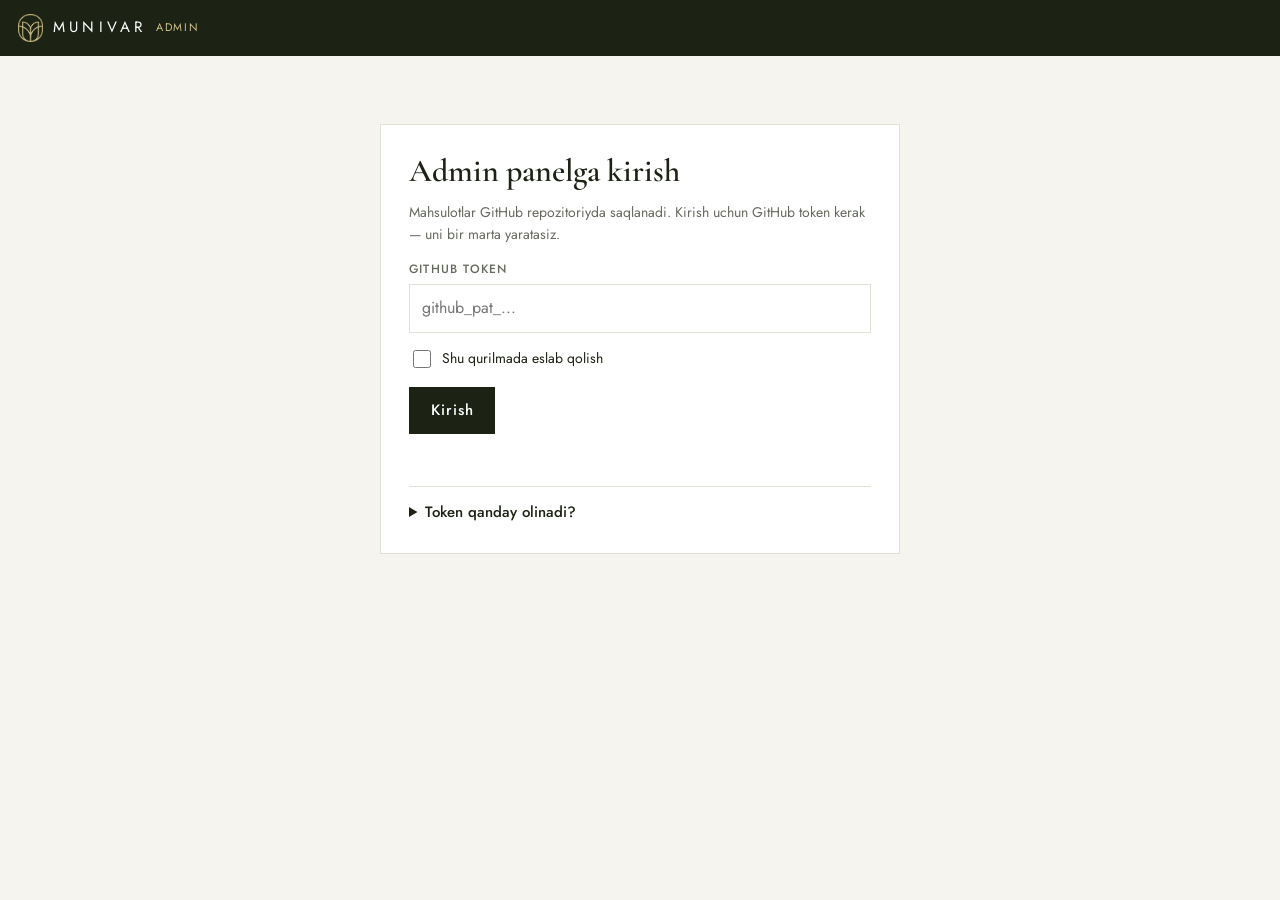
==== admin/index.html @ ac83c4b6 "Add shop with Telegram ordering, GitHub-backed admin panel and SEO - Product catalogue from data/pro" ====
<!doctype html>
<html lang="uz">
<head>
<meta charset="utf-8">
<meta name="viewport" content="width=device-width, initial-scale=1">
<meta name="robots" content="noindex, nofollow">
<title>MUNIVAR — Admin panel</title>
<link rel="icon" href="../media/brand/logo-square.jpg">
<link rel="preconnect" href="https://fonts.googleapis.com">
<link rel="preconnect" href="https://fonts.gstatic.com" crossorigin>
<link href="https://fonts.googleapis.com/css2?family=Cormorant+Garamond:wght@500;600&family=Jost:wght@400;500&display=swap" rel="stylesheet">
<link rel="stylesheet" href="admin.css">
</head>
<body>

<header class="top">
  <a class="top__brand" href="../" target="_blank" rel="noopener"><span class="mark"></span>MUNIVAR <small>admin</small></a>
  <div class="top__right" id="topRight" hidden>
    <a class="link" href="../#shop" target="_blank" rel="noopener">Saytni ochish ↗</a>
    <button class="link" type="button" id="logout">Chiqish</button>
  </div>
</header>

<main class="wrap">

  <!-- KIRISH -->
  <section class="card login" id="login" hidden>
    <h1>Admin panelga kirish</h1>
    <p class="muted">Mahsulotlar GitHub repozitoriyda saqlanadi. Kirish uchun GitHub token kerak — uni bir marta yaratasiz.</p>
    <form id="loginForm">
      <label class="f"><span>GitHub token</span>
        <input type="password" id="token" autocomplete="off" placeholder="github_pat_..." required>
      </label>
      <label class="check"><input type="checkbox" id="remember"> Shu qurilmada eslab qolish</label>
      <button class="btn" type="submit">Kirish</button>
      <p class="msg" id="loginMsg"></p>
    </form>
    <details class="help">
      <summary>Token qanday olinadi?</summary>
      <ol>
        <li><a href="https://github.com/settings/personal-access-tokens/new" target="_blank" rel="noopener">github.com → Fine-grained token yaratish</a> sahifasini oching (Shohjahon99 akkauntidan).</li>
        <li><b>Token name:</b> MUNIVAR admin. <b>Expiration:</b> 1 yil (yoki xohlagancha).</li>
        <li><b>Repository access:</b> "Only select repositories" → <b>munivar</b>.</li>
        <li><b>Permissions → Repository permissions → Contents:</b> <b>Read and write</b>.</li>
        <li>"Generate token" ni bosing, chiqqan kodni nusxalab shu yerga qo'ying.</li>
      </ol>
      <p class="muted">Token faqat shu repozitoriyga kirish huquqiga ega. Uni hech kimga bermang.</p>
    </details>
  </section>

  <!-- RO'YXAT -->
  <section id="listView" hidden>
    <div class="bar">
      <div>
        <h1>Mahsulotlar</h1>
        <p class="muted" id="listInfo"></p>
      </div>
      <div class="bar__actions">
        <button class="btn btn--ghost" type="button" id="delSamples" hidden>Namunalarni o'chirish</button>
        <button class="btn" type="button" id="addBtn">+ Yangi mahsulot</button>
      </div>
    </div>
    <p class="note" id="note" hidden></p>
    <div class="plist" id="plist"></div>
  </section>

  <!-- TAHRIRLASH -->
  <section class="card" id="editView" hidden>
    <div class="bar">
      <h1 id="editTitle">Yangi mahsulot</h1>
      <button class="link" type="button" id="backBtn">← Ro'yxatga qaytish</button>
    </div>
    <form id="editForm" novalidate>
      <div class="grid2">
        <div>
          <h2>Rasmlar <small>(2 ta, tik — 3:4 nisbatda yaxshi chiqadi)</small></h2>
          <div class="imgs">
            <label class="slot" data-slot="0"><input type="file" accept="image/*"><span class="slot__ph">+ 1-rasm<br><small>asosiy</small></span><img alt=""><button type="button" class="slot__x" title="O'chirish">×</button></label>
            <label class="slot" data-slot="1"><input type="file" accept="image/*"><span class="slot__ph">+ 2-rasm<br><small>ixtiyoriy</small></span><img alt=""><button type="button" class="slot__x" title="O'chirish">×</button></label>
          </div>
        </div>
        <div>
          <h2>Narx</h2>
          <div class="grid2 grid2--tight">
            <label class="f"><span>Narxi (so'm)</span><input type="number" id="price" min="0" step="1000" placeholder="2500000"></label>
            <label class="f"><span>Chegirma (%)</span><input type="number" id="discount" min="0" max="90" step="1" placeholder="0"></label>
          </div>
          <p class="muted" id="pricePreview"></p>
          <label class="check"><input type="checkbox" id="active" checked> Saytda ko'rsatilsin</label>
        </div>
      </div>

      <h2>Nomi va tasnifi</h2>
      <div class="tabs" role="tablist">
        <button type="button" class="tab is-on" data-lang="uz">O'zbekcha *</button>
        <button type="button" class="tab" data-lang="ru">Русский</button>
        <button type="button" class="tab" data-lang="en">English</button>
      </div>
      <div class="langs">
        <div class="lang-pane" data-lang="uz">
          <label class="f"><span>Nomi *</span><input id="name_uz" maxlength="80" placeholder="Masalan: Havorang kapa libos"></label>
          <label class="f"><span>Tasnifi</span><textarea id="desc_uz" rows="3" maxlength="600" placeholder="Mato, bezak, bichim haqida qisqacha"></textarea></label>
        </div>
        <div class="lang-pane" data-lang="ru" hidden>
          <label class="f"><span>Название</span><input id="name_ru" maxlength="80"></label>
          <label class="f"><span>Описание</span><textarea id="desc_ru" rows="3" maxlength="600"></textarea></label>
        </div>
        <div class="lang-pane" data-lang="en" hidden>
          <label class="f"><span>Name</span><input id="name_en" maxlength="80"></label>
          <label class="f"><span>Description</span><textarea id="desc_en" rows="3" maxlength="600"></textarea></label>
        </div>
        <p class="muted">Rus va ingliz tili bo'sh qolsa, saytda o'zbekcha matn ko'rsatiladi.</p>
      </div>

      <div class="grid2">
        <div>
          <h2>Ranglar</h2>
          <div id="colors"></div>
          <div class="presets" id="colorPresets"></div>
        </div>
        <div>
          <h2>O'lchamlar</h2>
          <label class="f"><span>Vergul bilan yozing</span><input id="sizes" placeholder="S, M, L, XL"></label>
          <div class="presets">
            <button type="button" class="chip" data-sizes="S, M, L, XL">S–XL</button>
            <button type="button" class="chip" data-sizes="S, M, L, XL, XXL">S–XXL</button>
            <button type="button" class="chip" data-sizes="42, 44, 46, 48, 50, 52, 54">42–54</button>
            <button type="button" class="chip" data-sizes="">O'lchamsiz</button>
          </div>
        </div>
      </div>

      <div class="save">
        <button class="btn btn--danger" type="button" id="delBtn" hidden>Mahsulotni o'chirish</button>
        <button class="btn" type="submit" id="saveBtn">Saqlash</button>
      </div>
      <p class="msg" id="editMsg"></p>
    </form>
  </section>

  <p class="loading" id="loading" hidden>Yuklanmoqda…</p>
</main>

<div class="toast" id="toast" hidden></div>
<script src="admin.js"></script>
</body>
</html>
---- admin/admin.css ----
:root{--ink:#1c2214;--ink-2:#2f3920;--paper:#fff;--bg:#f6f4ee;--line:#e4e0d4;--soft:#666a5e;--gold:#a89553;--gold-soft:#d2c287;--red:#b3261e;--green:#1c6b3f;
  --serif:"Cormorant Garamond",Georgia,serif;--sans:Jost,"Helvetica Neue",Arial,sans-serif}
*,::before,::after{box-sizing:border-box}
body{margin:0;background:var(--bg);color:var(--ink);font:400 15px/1.55 var(--sans);-webkit-font-smoothing:antialiased}
a{color:inherit}
button{font:inherit;color:inherit;cursor:pointer;background:none;border:0}
[hidden]{display:none!important}
h1{margin:0;font:600 32px/1.1 var(--serif)}
h2{margin:26px 0 12px;font:600 22px/1.2 var(--serif)}
h2 small{font:400 13px var(--sans);color:var(--soft)}
.muted{color:var(--soft);font-size:14px}
.wrap{max-width:1080px;margin:0 auto;padding:28px 18px 80px}

.top{position:sticky;top:0;z-index:10;display:flex;justify-content:space-between;align-items:center;padding:14px 18px;background:var(--ink);color:#fff}
.top__brand{display:flex;align-items:center;gap:10px;text-decoration:none;letter-spacing:.28em;font-size:15px}
.top__brand small{letter-spacing:.14em;font-size:11px;color:var(--gold-soft);text-transform:uppercase}
.mark{display:inline-block;height:28px;aspect-ratio:506/568;background:var(--gold-soft);-webkit-mask:url(../media/brand/mark.png) center/contain no-repeat;mask:url(../media/brand/mark.png) center/contain no-repeat}
.top__right{display:flex;gap:18px;align-items:center}
.link{text-decoration:underline;text-underline-offset:3px;font-size:14px;opacity:.85}
.link:hover{opacity:1}

.card{background:var(--paper);border:1px solid var(--line);padding:28px}
@media (max-width:600px){.card{padding:20px 16px}}
.login{max-width:520px;margin:40px auto}
.login h1{margin-bottom:8px}

.f{display:block;margin:0 0 14px}
.f span{display:block;margin-bottom:6px;font-size:12px;font-weight:500;letter-spacing:.1em;text-transform:uppercase;color:var(--soft)}
.f input,.f textarea{width:100%;font:inherit;font-size:16px;padding:11px 12px;border:1px solid var(--line);background:#fff;border-radius:0;color:var(--ink)}
.f input:focus,.f textarea:focus{outline:none;border-color:var(--gold)}
.f textarea{resize:vertical}
.check{display:flex;align-items:center;gap:8px;margin:6px 0 16px;font-size:14px;cursor:pointer}
.check input{width:18px;height:18px;accent-color:var(--ink)}

.btn{display:inline-flex;align-items:center;justify-content:center;gap:8px;padding:12px 22px;background:var(--ink);color:#fff;font-weight:500;letter-spacing:.06em;transition:background .2s,opacity .2s}
.btn:hover{background:var(--ink-2)}
.btn[disabled]{opacity:.5;pointer-events:none}
.btn--ghost{background:transparent;color:var(--ink);border:1px solid var(--line)}
.btn--ghost:hover{background:#fff;border-color:var(--gold)}
.btn--danger{background:transparent;color:var(--red);border:1px solid #e9c8c4}
.btn--danger:hover{background:#fdf2f2}
.msg{min-height:1.3em;margin:12px 0 0;font-size:14px}
.msg.err{color:var(--red)}.msg.ok{color:var(--green)}
.help{margin-top:22px;border-top:1px solid var(--line);padding-top:14px}
.help summary{cursor:pointer;font-weight:500}
.help ol{padding-left:20px}
.help li{margin:6px 0}

.bar{display:flex;flex-wrap:wrap;justify-content:space-between;align-items:flex-end;gap:14px;margin-bottom:20px}
.bar__actions{display:flex;gap:10px;flex-wrap:wrap}
.note{padding:12px 14px;border-left:3px solid var(--gold);background:#fff;font-size:14px}

.plist{display:grid;gap:10px}
.prow{display:grid;grid-template-columns:64px 1fr auto;gap:14px;align-items:center;padding:10px;background:var(--paper);border:1px solid var(--line)}
.prow.is-off{opacity:.55}
.prow img{width:64px;height:84px;object-fit:cover;background:var(--bg)}
.prow__name{font:600 20px/1.2 var(--serif)}
.prow__meta{font-size:13px;color:var(--soft);margin-top:4px}
.prow__meta s{opacity:.7}
.tag{display:inline-block;margin-left:6px;padding:2px 8px;border-radius:99px;font:500 11px var(--sans);letter-spacing:.06em;vertical-align:3px}
.tag--sample{border:1px dashed var(--gold);color:var(--gold)}
.tag--off{background:var(--line);color:var(--soft)}
.prow__acts{display:flex;gap:4px;align-items:center}
.ib{width:36px;height:36px;border:1px solid var(--line);background:#fff;font-size:16px}
.ib:hover{border-color:var(--gold)}
.ib[disabled]{opacity:.3}
@media (max-width:600px){.prow{grid-template-columns:56px 1fr}.prow__acts{grid-column:1/-1;justify-content:flex-end}}
.empty{padding:40px;text-align:center;background:#fff;border:1px dashed var(--line);color:var(--soft)}

.grid2{display:grid;gap:0 28px}
@media (min-width:760px){.grid2{grid-template-columns:1fr 1fr}}
.grid2--tight{gap:0 12px;grid-template-columns:1fr 1fr}

.imgs{display:grid;grid-template-columns:1fr 1fr;gap:12px}
.slot{position:relative;display:grid;place-items:center;aspect-ratio:3/4;border:1.5px dashed var(--line);background:var(--bg);cursor:pointer;overflow:hidden;text-align:center;color:var(--soft)}
.slot:hover{border-color:var(--gold)}
.slot input{position:absolute;opacity:0;width:1px;height:1px}
.slot img{position:absolute;inset:0;width:100%;height:100%;object-fit:cover;display:none}
.slot.has img{display:block}
.slot.has .slot__ph{display:none}
.slot__x{position:absolute;right:6px;top:6px;width:30px;height:30px;border-radius:50%;background:rgba(255,255,255,.92);font-size:18px;display:none}
.slot.has .slot__x{display:block}

.tabs{display:flex;gap:4px;border-bottom:1px solid var(--line);margin-bottom:14px}
.tab{padding:10px 14px;font-size:14px;border-bottom:2px solid transparent;margin-bottom:-1px;color:var(--soft)}
.tab.is-on{border-color:var(--ink);color:var(--ink);font-weight:500}

.crow{display:grid;grid-template-columns:46px 1fr 36px;gap:8px;margin-bottom:8px}
.crow input[type=color]{width:46px;height:44px;padding:2px;border:1px solid var(--line);background:#fff}
.crow input[type=text]{font:inherit;font-size:16px;padding:10px 12px;border:1px solid var(--line)}
.presets{display:flex;flex-wrap:wrap;gap:6px;margin-top:6px}
.chip{display:inline-flex;align-items:center;gap:6px;padding:6px 11px;border:1px solid var(--line);background:#fff;font-size:13px;border-radius:99px}
.chip:hover{border-color:var(--gold)}
.chip i{width:12px;height:12px;border-radius:50%;box-shadow:inset 0 0 0 1px rgba(0,0,0,.15)}

.save{display:flex;justify-content:space-between;gap:12px;margin-top:30px;padding-top:20px;border-top:1px solid var(--line)}
.save .btn:last-child{margin-left:auto;min-width:180px}
.loading{text-align:center;color:var(--soft);padding:40px}
.toast{position:fixed;left:50%;bottom:22px;transform:translateX(-50%);z-index:50;max-width:min(92vw,520px);padding:14px 20px;background:var(--ink);color:#fff;font-size:14px;box-shadow:0 12px 30px rgba(0,0,0,.2)}
.toast.err{background:var(--red)}
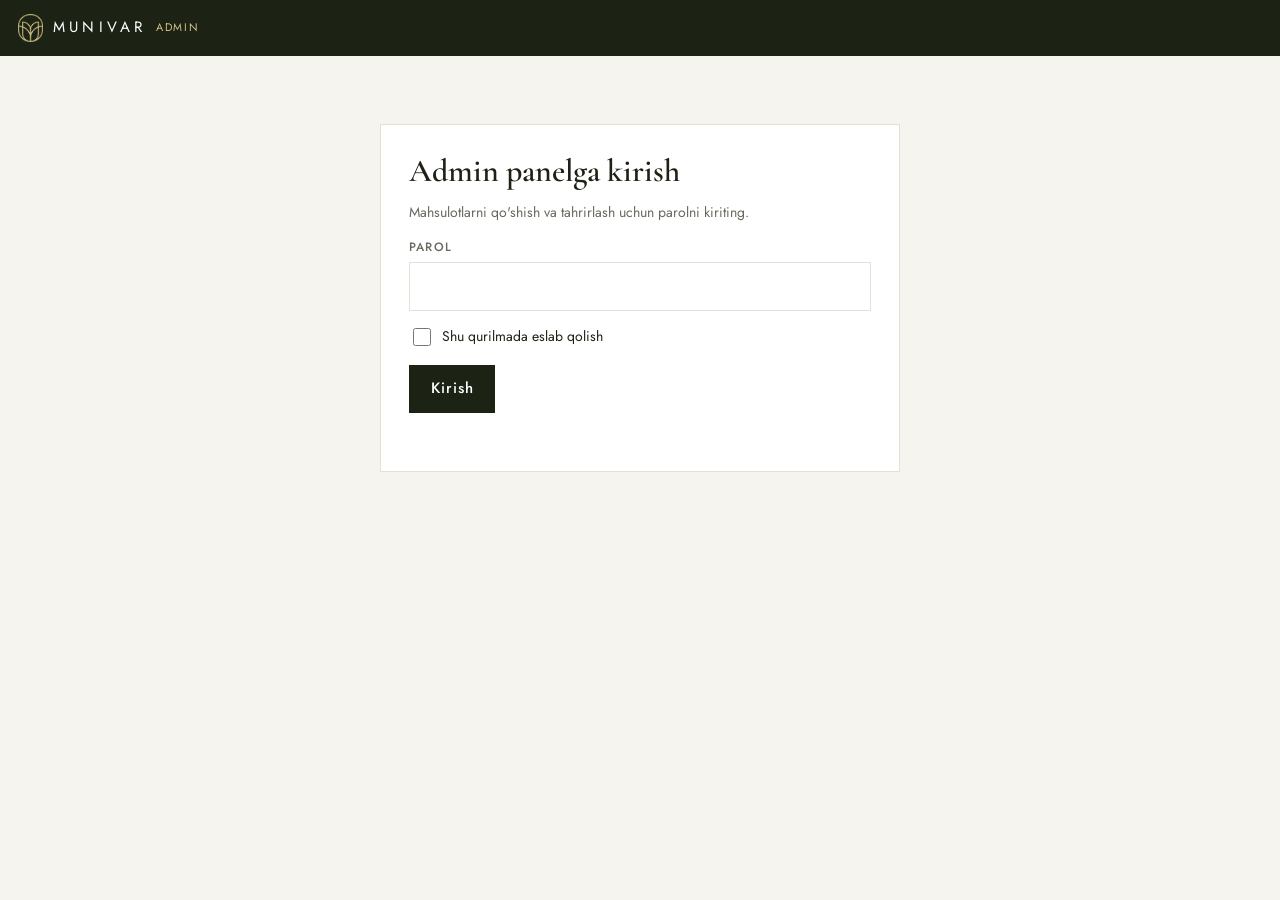
==== commit b871bbe3: "Admin panel: single-password login, products in Supabase Storage - New Supabase function munivar-adm" ====
--- a/admin/index.html
+++ b/admin/index.html
@@ -26,26 +26,15 @@
   <!-- KIRISH -->
   <section class="card login" id="login" hidden>
     <h1>Admin panelga kirish</h1>
-    <p class="muted">Mahsulotlar GitHub repozitoriyda saqlanadi. Kirish uchun GitHub token kerak — uni bir marta yaratasiz.</p>
+    <p class="muted">Mahsulotlarni qo'shish va tahrirlash uchun parolni kiriting.</p>
     <form id="loginForm">
-      <label class="f"><span>GitHub token</span>
-        <input type="password" id="token" autocomplete="off" placeholder="github_pat_..." required>
+      <label class="f"><span>Parol</span>
+        <input type="password" id="password" autocomplete="current-password" required autofocus>
       </label>
       <label class="check"><input type="checkbox" id="remember"> Shu qurilmada eslab qolish</label>
-      <button class="btn" type="submit">Kirish</button>
+      <button class="btn" type="submit" id="loginBtn">Kirish</button>
       <p class="msg" id="loginMsg"></p>
     </form>
-    <details class="help">
-      <summary>Token qanday olinadi?</summary>
-      <ol>
-        <li><a href="https://github.com/settings/personal-access-tokens/new" target="_blank" rel="noopener">github.com → Fine-grained token yaratish</a> sahifasini oching (Shohjahon99 akkauntidan).</li>
-        <li><b>Token name:</b> MUNIVAR admin. <b>Expiration:</b> 1 yil (yoki xohlagancha).</li>
-        <li><b>Repository access:</b> "Only select repositories" → <b>munivar</b>.</li>
-        <li><b>Permissions → Repository permissions → Contents:</b> <b>Read and write</b>.</li>
-        <li>"Generate token" ni bosing, chiqqan kodni nusxalab shu yerga qo'ying.</li>
-      </ol>
-      <p class="muted">Token faqat shu repozitoriyga kirish huquqiga ega. Uni hech kimga bermang.</p>
-    </details>
   </section>
 
   <!-- RO'YXAT -->
